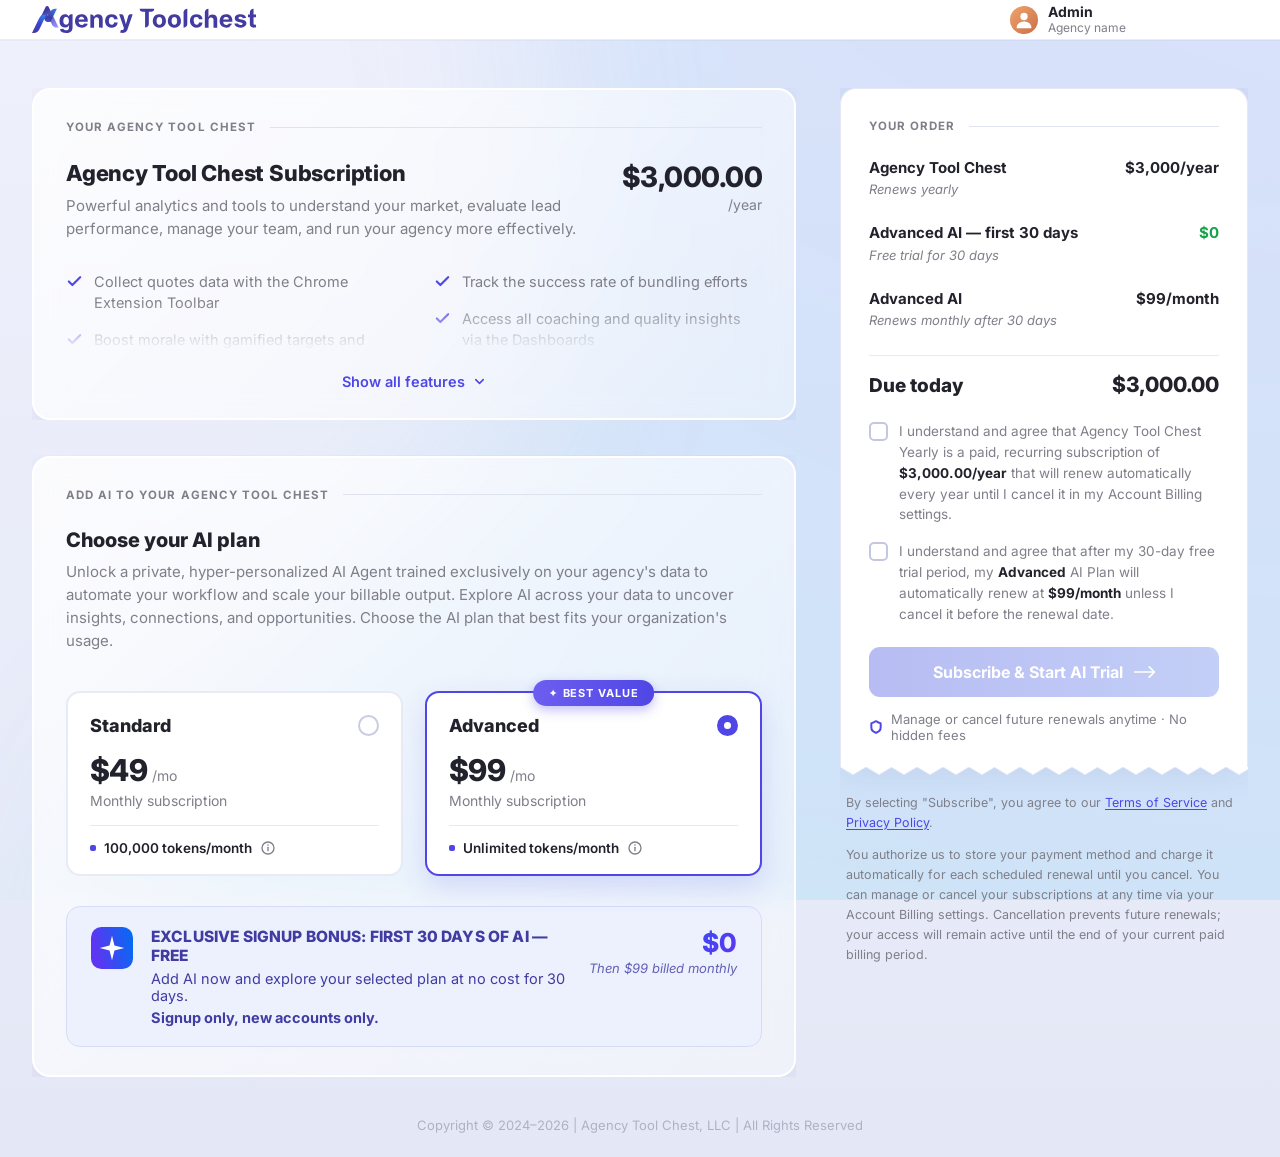
==== atc/checkout/index.html @ 5f2246ee "Checkout: ambient glow shadow on order card" ====
<!DOCTYPE html>
<html lang="en">
<head>
<meta charset="UTF-8">
<meta name="viewport" content="width=device-width, initial-scale=1.0">
<title>Agency Toolchest — Subscription</title>
<link rel="preconnect" href="https://fonts.googleapis.com">
<link rel="preconnect" href="https://fonts.gstatic.com" crossorigin>
<link href="https://fonts.googleapis.com/css2?family=Inter:ital,wght@0,400;0,500;0,600;0,700;0,800;1,400;1,500&display=swap" rel="stylesheet">
<style>
  :root{
    --ink:#22222C;
    --body:#7F7F89;
    --muted:#7F7F89;
    --accent:#4f46e5;
    --accent-deep:#4338ca;
    --line:#e5e8f4;
    --green:#16a34a;
    --card:#ffffff;
  }
  *{box-sizing:border-box;margin:0;padding:0}
  html{-webkit-font-smoothing:antialiased;text-rendering:optimizeLegibility}
  body{
    font-family:'Inter',system-ui,-apple-system,'Segoe UI',sans-serif;
    background:linear-gradient(180deg,#eef0fb 0%,#e9ecf9 55%,#e4e8f6 100%);
    color:var(--ink);
    min-height:100vh;
    display:flex;flex-direction:column;
    font-size:15px;
  }
  .bg-shape{position:fixed;inset:0;z-index:-1;pointer-events:none}
  .bg-shape svg{width:100%;height:100%;display:block}

  /* ---------- Header ---------- */
  header{
    background:#fff;
    display:flex;align-items:center;justify-content:space-between;
    height:40px;max-height:40px;padding:0 32px;
    border-bottom:1px solid #eceef7;
    box-shadow:0 1px 0 rgba(30,34,80,.03);
    position:sticky;top:0;z-index:50;
  }
  .logo{display:flex;align-items:center;gap:10px;text-decoration:none;color:var(--ink)}
  .logo-word{font-size:21px;font-weight:800;letter-spacing:-.02em}
  .logo-word span{color:var(--accent-deep)}
  .user{display:flex;align-items:center;gap:10px}
  .avatar{
    width:28px;height:28px;border-radius:50%;
    background:linear-gradient(135deg,#f0a56c,#c96f4a);
    display:flex;align-items:center;justify-content:center;overflow:hidden;
  }
  .user-name{font-size:14px;font-weight:700;line-height:1.2}
  .user-sub{font-size:12px;color:var(--muted);line-height:1.2}
  .user-meta{min-width:200px}

  /* ---------- Layout ---------- */
  .page{flex:1;max-width:1440px;margin:0 auto;padding:48px 32px 40px;
    display:grid;grid-template-columns:minmax(0,1fr) 408px;gap:44px;align-items:start}
  .col-left{display:flex;flex-direction:column;gap:36px;min-width:0}

  .card{
    background:linear-gradient(135deg,rgba(255,255,255,.8),rgba(255,255,255,.4));
    border:2px solid #fff;border-radius:18px;
    box-shadow:0 10px 34px rgba(78,82,168,.10);
    -webkit-backdrop-filter:blur(14px);backdrop-filter:blur(14px);
    padding:30px 32px 28px;
  }
  .eyebrow{
    display:flex;align-items:center;gap:14px;
    font-size:11.5px;font-weight:700;letter-spacing:.09em;
    text-transform:uppercase;color:var(--muted);
  }
  .eyebrow::after{content:"";flex:1;height:1px;background:#dfe2ef}

  /* ---------- Subscription card ---------- */
  .sub-head{display:flex;justify-content:space-between;gap:24px;margin-top:26px}
  .sub-title{font-size:22px;font-weight:800;letter-spacing:-.01em}
  .sub-desc{margin-top:8px;color:var(--body);line-height:1.55;max-width:60ch}
  .sub-price{text-align:right;white-space:nowrap}
  .sub-price .amount{font-size:28px;font-weight:800;letter-spacing:-.02em}
  .sub-price .per{display:block;color:var(--muted);font-size:14px;margin-top:2px}

  /* features */
  .features{position:relative;margin-top:22px;overflow:hidden;max-height:92px;transition:max-height .35s ease}
  .features:not(.expanded){
    -webkit-mask-image:linear-gradient(180deg,#000 42%,transparent 96%);
            mask-image:linear-gradient(180deg,#000 42%,transparent 96%);
  }
  .features.expanded{max-height:720px}
  .features-grid{display:grid;grid-template-columns:1fr 1fr;column-gap:40px}
  .feat{display:flex;gap:11px;align-items:flex-start;padding:8px 0;font-size:14.5px;color:var(--body);line-height:1.45}
  .feat svg{flex:none;margin-top:2px}
  .feat-toggle{
    display:flex;align-items:center;gap:7px;margin:18px auto 0;
    background:none;border:0;cursor:pointer;
    color:var(--accent);font:inherit;font-size:14.5px;font-weight:600;
  }
  .feat-toggle:hover{text-decoration:underline}
  .feat-toggle svg{transition:transform .3s ease}
  .feat-toggle.open svg{transform:rotate(180deg)}

  /* ---------- AI plan card ---------- */
  .ai-title{font-size:20px;font-weight:800;margin-top:26px}
  .ai-desc{margin-top:8px;color:var(--body);line-height:1.55;max-width:88ch}
  .plans{display:grid;grid-template-columns:1fr 1fr;gap:22px;margin-top:38px;align-items:stretch}

  .plan-tile{
    position:relative;background:#fff;border:2px solid #e8eaf5;border-radius:14px;
    padding:22px 22px 18px;cursor:pointer;user-select:none;
    transition:border-color .18s ease, box-shadow .18s ease, transform .18s ease;
    display:flex;flex-direction:column;
  }
  .plan-tile:hover{box-shadow:0 10px 26px rgba(78,82,168,.12);transform:translateY(-1px)}
  .plan-tile[data-plan="advanced"]{border-color:var(--accent);box-shadow:0 10px 28px rgba(79,70,229,.16)}
  .plan-tile input[name="ai-plan"]{position:absolute;opacity:0;pointer-events:none}
  .plan-tile:focus-visible{outline:3px solid #b9b2f5;outline-offset:2px}

  .plan-top{display:flex;align-items:center;justify-content:space-between}
  .plan-name{font-size:18px;font-weight:800}
  .plan-bar{
    position:absolute;top:0;left:50%;transform:translate(-50%,-50%);
    padding:6px 16px;border-radius:999px;white-space:nowrap;
    background:linear-gradient(90deg,#6d5ef0,#4f46e5);
    color:#fff;font-size:11px;font-weight:700;letter-spacing:.08em;text-transform:uppercase;
    box-shadow:0 4px 12px rgba(79,70,229,.35);
  }
  .plan-price{margin-top:16px;display:flex;align-items:baseline;gap:5px}
  .plan-price .amt{font-size:30px;font-weight:800;letter-spacing:-.02em}
  .plan-price .mo{color:var(--muted);font-size:14px}
  .plan-sub{color:var(--body);font-size:14px;margin-top:4px}
  .plan-divider{height:1px;background:#e8eaf3;margin:16px 0 14px}
  .plan-tokens{display:flex;align-items:center;gap:8px;font-size:13.5px;font-weight:600;color:var(--ink)}
  .tok-dot{width:6px;height:6px;background:var(--accent);border-radius:2px;flex:none}
  .info{color:var(--muted);display:inline-flex;cursor:help}

  /* radios */
  .radio{
    appearance:none;-webkit-appearance:none;width:21px;height:21px;border-radius:50%;
    border:2px solid #c9cde4;background:#fff;cursor:pointer;flex:none;
    transition:border .15s ease;
  }
  .radio:hover{border-color:#a5aad0}
  .radio:checked{border:7px solid var(--accent)}

  /* ---------- Bonus banner ---------- */
  .bonus{
    margin-top:30px;display:flex;align-items:flex-start;gap:18px;
    background:#edf1fe;border:1px solid #d4dcf8;border-radius:14px;padding:20px 24px;
  }
  .bonus-icon{flex:none;width:42px;height:42px}
  .bonus-body{flex:1;min-width:0}
  .bonus-title{font-size:15.5px;font-weight:800;letter-spacing:.01em;color:#413BA2;text-transform:uppercase}
  .bonus-line{margin-top:5px;color:#413BA2;font-size:14.5px}
  .bonus-line b{color:#413BA2}
  .bonus-price{text-align:right;white-space:nowrap}
  .bonus-price .zero{
    font-size:26px;font-weight:800;
    background:linear-gradient(135deg,#046BF2,#5E35F2);
    -webkit-background-clip:text;background-clip:text;
    color:transparent;-webkit-text-fill-color:transparent;
  }
  .bonus-price .then{display:block;color:#413BA2;opacity:.8;font-size:13px;font-style:italic;margin-top:2px}

  /* ---------- Order / receipt ---------- */
  .order-wrap{position:sticky;top:64px}
  .receipt{
    background:#fff;border:1px solid #E6E9F5;border-bottom:0;
    border-radius:16px 16px 0 0;padding:30px 28px 24px;
    box-shadow:0 0 40px rgba(78,82,168,.16);
  }
  .zig{
    height:7.5px;
    background-image:url("data:image/svg+xml,%3Csvg xmlns='http://www.w3.org/2000/svg' viewBox='0 0 25.75 7.5' preserveAspectRatio='none'%3E%3Cpath d='M0 0H25.75L12.875 7.25Z' fill='%23fff'/%3E%3Cpath d='M0 0L12.875 7.25L25.75 0' fill='none' stroke='%23E6E9F5' stroke-width='0.75'/%3E%3C/svg%3E");
    background-repeat:repeat-x;
    background-size:25.75px 100%;
  }
  .fine{padding:18px 6px 0;color:var(--muted);font-size:12.5px;line-height:1.6}
  .fine a{color:var(--accent);text-decoration:underline;text-underline-offset:2px}
  .fine p+p{margin-top:12px}

  .o-item{display:flex;justify-content:space-between;gap:16px;padding:13px 0;animation:fadeIn .25s ease}
  @keyframes fadeIn{from{opacity:0;transform:translateY(-3px)}to{opacity:1;transform:none}}
  .o-title{font-size:15px;font-weight:700;line-height:1.35}
  .o-sub{font-size:13px;font-style:italic;color:var(--muted);margin-top:3px}
  .o-price{font-size:15px;font-weight:700;white-space:nowrap}
  .o-price.free{color:var(--green)}

  .o-divider{height:1px;background:#e7e9f4;margin:14px 0 16px}
  .due{display:flex;justify-content:space-between;align-items:baseline;padding-bottom:6px}
  .due-label{font-size:19px;font-weight:800}
  .due-amount{font-size:21px;font-weight:800;letter-spacing:-.01em}

  .consents{display:flex;flex-direction:column;gap:16px;margin-top:18px}
  .consent{display:flex;gap:11px;align-items:flex-start;cursor:pointer;font-size:13.5px;color:var(--body);line-height:1.55}
  .consent b{color:var(--ink)}
  .checkbox{
    appearance:none;-webkit-appearance:none;flex:none;width:19px;height:19px;margin-top:1px;
    border:2px solid #c3c8e0;border-radius:5px;background:#fff;cursor:pointer;
    display:inline-grid;place-content:center;transition:background .12s ease,border-color .12s ease;
  }
  .checkbox:hover{border-color:#9aa0d8}
  .checkbox::before{
    content:"";width:10px;height:10px;transform:scale(0);transition:transform .12s ease;
    clip-path:polygon(14% 44%,0 62%,40% 100%,100% 16%,82% 2%,38% 66%);
    background:#fff;
  }
  .checkbox:checked{background:var(--accent);border-color:var(--accent)}
  .checkbox:checked::before{transform:scale(1)}

  .subscribe{
    width:100%;margin-top:22px;border:0;border-radius:11px;cursor:pointer;
    padding:15px 18px;display:flex;align-items:center;justify-content:center;gap:11px;
    background:linear-gradient(90deg,#6153e6,#3b6ef6);
    color:#fff;font:inherit;font-size:16px;font-weight:700;
    box-shadow:0 10px 24px rgba(79,70,229,.35);
    transition:box-shadow .15s ease,transform .15s ease,filter .15s ease;
  }
  .subscribe:hover:not(:disabled){filter:brightness(1.06);transform:translateY(-1px)}
  .subscribe:disabled{
    background:linear-gradient(90deg,#b7bcf2,#c3cff7);
    box-shadow:none;cursor:not-allowed;color:#fff;
  }
  .renew-note{display:flex;align-items:center;gap:8px;margin-top:14px;color:var(--muted);font-size:13px}
  .renew-note svg{color:var(--accent);flex:none}

  /* ---------- Footer / toast ---------- */
  footer{margin-top:auto;text-align:center;color:#ADB2C5;font-size:13px;padding:0 20px 24px}
  .toast{
    position:fixed;left:50%;bottom:28px;transform:translate(-50%,20px);
    background:#1d2233;color:#fff;padding:12px 22px;border-radius:10px;
    font-size:14px;font-weight:600;opacity:0;pointer-events:none;
    transition:opacity .25s ease,transform .25s ease;z-index:99;
    box-shadow:0 14px 34px rgba(20,24,60,.35);
  }
  .toast.show{opacity:1;transform:translate(-50%,0)}

  /* ---------- Entrance animation ---------- */
  @keyframes rollOut{
    from{opacity:0;clip-path:inset(0 0 100% 0);transform:translateY(-6px)}
    55%{opacity:1}
    to{opacity:1;clip-path:inset(0 0 0 0);transform:none}
  }
  .roll{animation:rollOut .6s cubic-bezier(.22,.61,.36,1) both}
  .col-left .card:nth-of-type(1).roll{animation-delay:.06s}
  .col-left .card:nth-of-type(2).roll{animation-delay:.2s}
  .order-wrap.roll{animation-delay:.34s}
  @media (prefers-reduced-motion:reduce){.roll{animation:none}}

  @media (max-width:1120px){
    .page{grid-template-columns:1fr}
    .order-wrap{position:static}
  }
  @media (max-width:640px){
    .plans,.features-grid{grid-template-columns:1fr}
    .sub-head{flex-direction:column}
    .bonus{flex-wrap:wrap}
  }
</style>
</head>
<body>

<div class="bg-shape" aria-hidden="true">
  <svg viewBox="0 0 1599 974" preserveAspectRatio="xMidYMid slice" fill="none" xmlns="http://www.w3.org/2000/svg">
    <g filter="url(#filter0_f_30383_7603)">
      <path fill-rule="evenodd" clip-rule="evenodd" d="M1949.79 -274.864C2131.27 -185.923 2375.55 -201.271 2496.31 -37.418C2616.98 126.316 2555.3 359.701 2569.03 565.343C2581.46 751.659 2593.45 930.395 2573.34 1116.55C2547.74 1353.53 2635.07 1680.31 2434.95 1806.33C2221.87 1940.51 1967.88 1641.02 1719.34 1654.34C1516.58 1665.21 1360.61 1884.34 1158.11 1874.77C938.325 1864.39 734.507 1748.55 571.702 1600.12C395.753 1439.72 176.61 1242.13 198.953 1000.34C222.528 745.232 584.541 657.437 680.798 419.55C772.065 193.992 588.672 -92.8482 723.18 -295.223C856.161 -495.299 1120.71 -600.191 1355.97 -596.286C1585.41 -592.478 1744.23 -375.609 1949.79 -274.864Z" fill="url(#paint0_radial_30383_7603)" fill-opacity="0.18"/>
    </g>
    <defs>
      <filter id="filter0_f_30383_7603" x="3.05176e-05" y="-793.764" width="2781.48" height="2866.22" filterUnits="userSpaceOnUse" color-interpolation-filters="sRGB">
        <feFlood flood-opacity="0" result="BackgroundImageFix"/>
        <feBlend mode="normal" in="SourceGraphic" in2="BackgroundImageFix" result="shape"/>
        <feGaussianBlur stdDeviation="98.6868" result="effect1_foregroundBlur_30383_7603"/>
      </filter>
      <radialGradient id="paint0_radial_30383_7603" cx="0" cy="0" r="1" gradientTransform="matrix(-902.803 3541.76 -3504.57 -611.498 1609.92 -656.749)" gradientUnits="userSpaceOnUse">
        <stop stop-color="#8480FD"/>
        <stop offset="1" stop-color="#04FFF2" stop-opacity="0.6"/>
      </radialGradient>
    </defs>
  </svg>
</div>

<header>
  <a class="logo" href="#" aria-label="Agency Toolchest home">
    <svg width="225" height="27" viewBox="0 0 250 30" fill="none" xmlns="http://www.w3.org/2000/svg" role="img">
      <g clip-path="url(#clip0_14_785)">
        <path d="M15.8455 11.3219L16.8217 9.28621L22.3039 20.7136C23.2468 22.6799 25.2766 23.9367 27.5076 23.9367H29.5981L18.5562 1.06925C17.8669 -0.35772 15.78 -0.35772 15.0919 1.06925L9.82751 11.9677L15.8467 11.3208L15.8455 11.3219Z" fill="url(#paint0_linear_14_785)"/>
        <path d="M27.6838 2.94531L20.6563 17.5981H17.5146C16.3015 17.5981 15.5003 16.3714 16.0158 15.3043L20.4361 6.15456C21.3825 4.19637 23.4076 2.94531 25.6326 2.94531H27.6826H27.6838Z" fill="url(#paint1_linear_14_785)"/>
        <path d="M20.9206 17.5982L16.9193 9.31641H15.1634C13.3264 9.31641 12.1109 11.1704 12.8871 12.7895L14.1729 15.4699C14.7955 16.7684 16.136 17.5993 17.611 17.5993H20.9206V17.5982Z" fill="url(#paint2_linear_14_785)"/>
        <path d="M16.1074 9.31659L8.37873 25.4311C7.04894 28.2029 4.90247 29.9747 1.75718 29.9747H0L7.79419 13.8394C9.12755 11.078 10.7931 9.31543 13.93 9.31543H16.1062L16.1074 9.31659Z" fill="url(#paint3_linear_14_785)"/>
        <path d="M40.9817 11.7523H40.827C40.6401 11.353 40.3746 10.9445 40.0293 10.5278C39.6853 10.1124 39.2317 9.76402 38.671 9.48279C38.1103 9.20156 37.4138 9.06152 36.5817 9.06152C35.4923 9.06152 34.4911 9.34159 33.5792 9.90289C32.6673 10.4642 31.9363 11.309 31.3887 12.4374C30.8411 13.5658 30.5673 14.9719 30.5673 16.6558C30.5673 18.3397 30.8363 19.6602 31.3744 20.7342C31.9125 21.8082 32.6375 22.6045 33.5506 23.1241C34.4626 23.6437 35.4769 23.903 36.5924 23.903C37.3793 23.903 38.0555 23.7872 38.6234 23.5546C39.1912 23.322 39.6543 23.0223 40.0162 22.6542C40.377 22.2862 40.6484 21.8962 40.8282 21.483H41.002V24.2016C41.002 25.2212 40.7103 25.948 40.127 26.3831C39.5436 26.8183 38.8031 27.0358 37.9079 27.0358C37.3079 27.0358 36.8007 26.9571 36.384 26.7986C35.9685 26.64 35.634 26.4329 35.3828 26.1748C35.1316 25.9167 34.9471 25.6389 34.8316 25.3427L31.0208 25.8554C31.1887 26.6354 31.553 27.339 32.1137 27.9652C32.6744 28.5901 33.4304 29.0854 34.3816 29.45C35.3328 29.8146 36.4757 29.9963 37.8103 29.9963C39.2281 29.9963 40.4841 29.781 41.577 29.3528C42.6699 28.9234 43.5258 28.2834 44.1449 27.4316C44.7639 26.5798 45.0735 25.5221 45.0735 24.2583V9.25595H43.4782C42.0996 9.25595 40.9829 10.3739 40.9829 11.7523H40.9817ZM40.6484 18.8779C40.3996 19.5005 40.046 19.9773 39.5841 20.3095C39.1234 20.6416 38.5603 20.8083 37.896 20.8083C37.2317 20.8083 36.6495 20.6393 36.1888 20.3002C35.7281 19.9611 35.3769 19.4809 35.1352 18.8582C34.8935 18.2356 34.7733 17.4961 34.7733 16.6373C34.7733 15.7786 34.8923 15.0472 35.1304 14.4025C35.3685 13.7579 35.7197 13.2533 36.184 12.8888C36.6483 12.5242 37.2186 12.3425 37.896 12.3425C38.5734 12.3425 39.1246 12.5196 39.5889 12.8749C40.0531 13.2302 40.4079 13.7278 40.652 14.3701C40.8972 15.0125 41.0198 15.7682 41.0198 16.6385C41.0198 17.5088 40.896 18.2564 40.6472 18.8779H40.6484Z" fill="#413BA2"/>
        <path d="M59.9321 10.8934C59.2976 10.2835 58.5559 9.82517 57.7082 9.5208C56.8606 9.21527 55.9463 9.0625 54.9665 9.0625C53.5093 9.0625 52.2415 9.37729 51.1617 10.0069C50.0819 10.6365 49.245 11.5137 48.6521 12.6398C48.0593 13.7658 47.7628 15.0748 47.7628 16.5654C47.7628 18.056 48.0593 19.417 48.6521 20.5338C49.245 21.6506 50.0914 22.5129 51.1903 23.1204C52.2891 23.728 53.6034 24.0313 55.1308 24.0313C56.3558 24.0313 57.438 23.8472 58.3749 23.4792C59.313 23.1112 60.0809 22.595 60.6762 21.9319C61.2726 21.2676 61.6678 20.4899 61.8607 19.5964L58.0499 19.3511C57.9082 19.7156 57.7023 20.0246 57.4309 20.2758C57.1606 20.5281 56.8344 20.7167 56.4546 20.8417C56.0737 20.9678 55.6558 21.0303 55.1975 21.0303C54.5082 21.0303 53.9117 20.8891 53.4082 20.6056C52.9058 20.322 52.5165 19.9193 52.2427 19.3974C51.9688 18.8754 51.8319 18.2551 51.8319 17.5387V17.5294H61.9476V16.4254C61.9476 15.1917 61.7702 14.1142 61.4155 13.193C61.0607 12.2717 60.5654 11.5056 59.9309 10.8945L59.9321 10.8934ZM51.8415 15.0366C51.8665 14.5169 51.9986 14.039 52.2486 13.6073C52.5189 13.1386 52.8951 12.7648 53.3748 12.4847C53.8546 12.2046 54.4082 12.0646 55.0332 12.0646C55.6582 12.0646 56.1606 12.1919 56.6142 12.4465C57.0689 12.7011 57.4249 13.0518 57.6832 13.4985C57.9404 13.9452 58.0701 14.4579 58.0701 15.0366H51.8415Z" fill="#413BA2"/>
        <path d="M76.1193 9.85723C75.3514 9.41166 74.4526 9.18945 73.4204 9.18945C72.318 9.18945 71.3799 9.43943 70.6061 9.93824C69.8323 10.437 69.2811 11.1129 68.9525 11.9647H68.7787C68.7787 10.5366 67.6203 9.37925 66.1917 9.37925H64.8524V24.0309H68.9715V15.5605C68.9787 14.9309 69.0989 14.3916 69.3346 13.9437C69.5704 13.4958 69.8989 13.1533 70.3216 12.9183C70.7442 12.6834 71.2323 12.5653 71.7859 12.5653C72.6109 12.5653 73.2597 12.8176 73.73 13.3234C74.2002 13.8291 74.4324 14.5305 74.4264 15.4262V23.9626C74.4264 23.9626 75.5431 24.0297 76.9217 24.0297H78.5467V14.7006C78.5467 13.563 78.3336 12.5816 77.9086 11.7575C77.4836 10.9347 76.8872 10.2993 76.1193 9.85491V9.85723Z" fill="#413BA2"/>
        <path d="M86.8778 12.7C87.3517 12.3632 87.9076 12.1954 88.5457 12.1954C89.3005 12.1954 89.9112 12.4176 90.3779 12.8608C90.8458 13.3041 91.1339 13.8885 91.2434 14.6118H95.1316C95.0732 13.4916 94.7613 12.5171 94.1934 11.6861C93.6256 10.8552 92.8553 10.2106 91.8827 9.7511C90.9089 9.29165 89.7743 9.0625 88.4791 9.0625C86.9766 9.0625 85.6802 9.37845 84.5909 10.0115C83.5016 10.6434 82.6611 11.5218 82.0718 12.6444C81.4813 13.767 81.1873 15.0713 81.1873 16.5561C81.1873 18.041 81.4789 19.3187 82.0623 20.4447C82.6456 21.5708 83.4837 22.4504 84.5766 23.0823C85.6695 23.7141 86.9766 24.0313 88.4981 24.0313C89.8196 24.0313 90.9636 23.7952 91.9315 23.323C92.8982 22.8508 93.6577 22.1946 94.2089 21.3555C94.7601 20.5153 95.0685 19.542 95.1327 18.4345H91.2446C91.1672 18.9437 91.0041 19.38 90.7565 19.7422C90.5077 20.1033 90.1958 20.3788 89.8184 20.5674C89.441 20.756 89.0172 20.8509 88.5469 20.8509C87.9088 20.8509 87.3505 20.6808 86.8743 20.3417C86.3969 20.0015 86.0278 19.5085 85.7671 18.8604C85.5064 18.2123 85.3754 17.4253 85.3754 16.5006C85.3754 15.5759 85.5076 14.8109 85.7719 14.1697C86.0361 13.5274 86.4052 13.039 86.879 12.7023L86.8778 12.7Z" fill="#413BA2"/>
        <path d="M106.97 10.9288L104.382 20.0045H104.227L101.664 10.9346C101.36 9.86178 100.379 9.12109 99.2626 9.12109H96.8197L102.148 24.3664L101.907 25.4694C101.727 25.9323 101.492 26.261 101.205 26.4531C100.919 26.6464 100.58 26.7355 100.19 26.7227C99.7995 26.71 99.3638 26.629 98.8793 26.482L97.9507 29.5501C98.2471 29.6716 98.6233 29.7734 99.0769 29.8544C99.5317 29.9343 100.02 29.9748 100.542 29.9748C101.56 29.9748 102.432 29.8128 103.153 29.4876C103.875 29.1624 104.473 28.7029 104.947 28.1081C105.421 27.5132 105.796 26.8165 106.073 26.0191L111.847 9.12109H109.37C108.254 9.12109 107.276 9.85946 106.97 10.9288Z" fill="#413BA2"/>
        <path d="M135.86 3.04492H119.593C119.593 4.89895 121.138 6.40114 123.045 6.40114H125.656V23.9634C127.942 23.9634 129.795 22.1615 129.795 19.9395V6.40114H132.406C134.313 6.40114 135.859 4.89895 135.859 3.04492H135.86Z" fill="#413BA2"/>
        <path d="M145.397 10.0562C144.304 9.43241 143.006 9.12109 141.504 9.12109C140.001 9.12109 138.704 9.43241 137.611 10.0562C136.518 10.68 135.675 11.5515 135.082 12.6694C134.489 13.7886 134.193 15.094 134.193 16.5858C134.193 18.0776 134.489 19.3634 135.082 20.4825C135.675 21.6016 136.518 22.4731 137.611 23.0957C138.704 23.7195 140.001 24.0308 141.504 24.0308C143.006 24.0308 144.304 23.7195 145.397 23.0957C146.49 22.4719 147.333 21.6005 147.925 20.4825C148.518 19.3634 148.815 18.0648 148.815 16.5858C148.815 15.1067 148.518 13.7886 147.925 12.6694C147.333 11.5503 146.49 10.68 145.397 10.0562ZM144.275 18.8044C144.04 19.4629 143.693 19.9814 143.236 20.3598C142.778 20.7394 142.207 20.9281 141.524 20.9281C140.841 20.9281 140.255 20.7383 139.788 20.3598C139.32 19.9802 138.969 19.4617 138.735 18.8044C138.499 18.1459 138.381 17.3971 138.381 16.5569C138.381 15.7166 138.499 14.9679 138.735 14.3094C138.97 13.6508 139.322 13.1312 139.788 12.7493C140.256 12.3674 140.835 12.1753 141.524 12.1753C142.213 12.1753 142.778 12.3662 143.236 12.7493C143.693 13.1312 144.04 13.652 144.275 14.3094C144.511 14.9679 144.629 15.7166 144.629 16.5569C144.629 17.3971 144.511 18.1459 144.275 18.8044Z" fill="#413BA2"/>
        <path d="M162.108 10.0562C161.015 9.43241 159.717 9.12109 158.215 9.12109C156.712 9.12109 155.415 9.43241 154.322 10.0562C153.229 10.68 152.386 11.5515 151.793 12.6694C151.2 13.7886 150.904 15.094 150.904 16.5858C150.904 18.0776 151.2 19.3634 151.793 20.4825C152.386 21.6016 153.229 22.4731 154.322 23.0957C155.415 23.7195 156.712 24.0308 158.215 24.0308C159.717 24.0308 161.015 23.7195 162.108 23.0957C163.201 22.4719 164.044 21.6005 164.636 20.4825C165.229 19.3634 165.526 18.0648 165.526 16.5858C165.526 15.1067 165.229 13.7886 164.636 12.6694C164.044 11.5503 163.201 10.68 162.108 10.0562ZM160.986 18.8044C160.751 19.4629 160.404 19.9814 159.947 20.3598C159.489 20.7394 158.918 20.9281 158.235 20.9281C157.552 20.9281 156.966 20.7383 156.499 20.3598C156.032 19.9802 155.68 19.4617 155.446 18.8044C155.21 18.1459 155.092 17.3971 155.092 16.5569C155.092 15.7166 155.21 14.9679 155.446 14.3094C155.682 13.6508 156.033 13.1312 156.499 12.7493C156.967 12.3674 157.546 12.1753 158.235 12.1753C158.924 12.1753 159.489 12.3662 159.947 12.7493C160.404 13.1312 160.751 13.652 160.986 14.3094C161.222 14.9679 161.34 15.7166 161.34 16.5569C161.34 17.3971 161.222 18.1459 160.986 14.3094Z" fill="#413BA2"/>
        <path d="M168.431 7.04924V24.0699C170.706 24.0699 172.55 22.2772 172.55 20.0656V3.04492C170.275 3.04492 168.431 4.83761 168.431 7.04924Z" fill="#413BA2"/>
        <path d="M181.146 12.7447C181.62 12.409 182.176 12.2412 182.814 12.2412C183.569 12.2412 184.18 12.4623 184.646 12.9044C185.114 13.3465 185.402 13.9274 185.512 14.6484H189.4C189.342 13.5328 189.03 12.5618 188.462 11.7343C187.894 10.9068 187.124 10.2645 186.151 9.80738C185.177 9.35024 184.043 9.12109 182.747 9.12109C181.245 9.12109 179.949 9.43588 178.859 10.0666C177.77 10.6962 176.93 11.5711 176.34 12.6891C175.751 13.8082 175.456 15.1067 175.456 16.5858C175.456 18.0648 176.047 19.3367 176.631 20.4593C177.214 21.5808 178.052 22.4569 179.145 23.0864C180.238 23.716 181.245 24.032 182.767 24.032C184.088 24.032 185.232 23.797 186.2 23.3272C187.167 22.8573 187.926 22.2034 188.477 21.3667C189.029 20.5299 189.337 19.5601 189.401 18.4572H185.513C185.436 18.9652 185.273 19.3992 185.025 19.7592C184.776 20.1191 184.464 20.3934 184.087 20.582C183.709 20.7707 183.286 20.8644 182.815 20.8644C182.177 20.8644 181.619 20.6954 181.143 20.3575C180.665 20.0184 180.296 19.5265 180.036 17.8819C179.775 17.2361 179.644 16.4526 179.644 15.5314C179.644 14.6102 179.776 13.8487 180.04 13.2087C180.305 12.5698 180.674 13.0826 181.147 12.747L181.146 12.7447Z" fill="#413BA2"/>
        <path d="M203.371 10.0557C202.6 9.62052 201.699 9.40179 200.667 9.40179C199.538 9.40179 198.6 9.64483 197.853 10.1309C197.105 10.617 196.563 11.2859 196.228 12.1377H196.054V3.17773C193.843 3.17773 192.05 4.92066 192.05 7.0698V24.0314H196.169V15.6826C196.176 15.0622 196.3 14.531 196.542 14.0889C196.783 13.6468 197.119 13.3101 197.548 13.0786C197.976 12.8471 198.472 12.7302 199.032 12.7302C199.87 12.7302 200.523 12.9779 200.991 13.4732C201.457 13.9686 201.688 14.6606 201.682 15.5506V24.0303H205.801V14.8354C205.809 13.707 205.597 12.7372 205.168 11.9259C204.74 11.1146 204.14 10.4908 203.369 10.0545L203.371 10.0557Z" fill="#413BA2"/>
        <path d="M220.622 10.945C219.987 10.3374 219.246 9.88145 218.398 9.57708C217.55 9.2727 216.636 9.12109 215.656 9.12109C214.199 9.12109 212.931 9.43473 211.852 10.0608C210.772 10.6881 209.935 11.5619 209.342 12.6833C208.749 13.8059 208.453 15.1091 208.453 16.5939C208.453 18.0787 208.749 19.4351 209.342 20.5473C209.935 21.6595 210.781 22.5182 211.88 23.1235C212.979 23.7288 214.293 24.0308 215.821 24.0308C217.046 24.0308 218.128 23.848 219.065 23.4811C220.003 23.1142 220.771 21.6004 221.366 20.9395C221.962 20.2787 222.358 19.5033 222.551 19.6133L218.74 19.3691C218.598 19.7325 218.392 20.0392 218.121 20.2904C217.849 20.5415 217.524 20.729 217.144 20.8551C216.764 20.9801 216.346 21.0426 215.887 21.0426C215.198 21.0426 214.602 20.9014 214.098 20.619C213.594 20.3367 213.206 19.9362 212.932 19.4154C212.659 18.8958 212.522 18.2778 212.522 17.5637V17.5545H222.637V16.455C222.637 15.2271 222.46 14.1531 222.105 13.2354C221.751 12.3176 221.255 11.5538 220.621 10.9462L220.622 10.945ZM212.532 15.072C212.557 14.5547 212.69 14.0779 212.94 13.6474C213.21 13.181 213.586 12.8083 214.066 12.5282C214.546 12.2493 215.099 12.1104 215.724 12.1104C216.349 12.1104 216.852 12.2378 217.305 12.4912C217.76 12.7447 218.116 13.0942 218.374 13.5397C218.633 13.9841 218.761 14.4957 218.761 15.072H212.532Z" fill="#413BA2"/>
        <path d="M237.178 16.7548C236.469 16.1159 235.392 15.6518 233.948 15.3637L231.26 14.8371C230.57 14.6936 230.084 14.5015 229.801 14.2631C229.517 14.0247 229.376 13.7342 229.376 13.3893C229.376 12.9564 229.595 12.6104 230.033 12.35C230.471 12.0896 231.01 11.96 231.648 11.96C232.126 11.96 232.536 12.0364 232.882 12.1903C233.227 12.3442 233.505 12.5479 233.719 12.8014C233.932 13.0548 234.07 13.3384 234.134 13.652L237.906 13.4263C237.725 12.0977 237.095 11.048 236.015 10.2773C234.935 9.50648 233.457 9.12109 231.58 9.12109C230.31 9.12109 229.203 9.30279 228.259 9.66619C227.315 10.0296 226.583 10.5469 226.064 11.217C225.545 11.8882 225.285 12.6868 225.285 13.6138C225.285 14.6924 225.639 15.5789 226.345 16.2745C227.051 16.97 228.129 17.4584 229.579 17.7408L232.152 18.2384C232.796 18.3634 233.273 18.544 233.583 18.7789C233.892 19.0138 234.051 19.3136 234.057 19.677C234.05 20.1098 233.826 20.4617 233.384 20.7348C232.942 21.0079 232.36 21.1433 231.639 21.1433C230.917 21.1433 230.301 20.9917 229.83 20.6873C229.36 20.383 229.064 19.9397 228.941 19.3576L224.889 19.5647C225.089 20.9431 225.77 22.0333 226.934 22.8318C228.097 23.6304 229.663 24.0308 231.629 24.0308C232.919 24.0308 234.058 23.8318 235.048 23.4336C236.038 23.0355 236.819 22.4789 237.389 21.7648C237.959 21.0507 238.245 20.2198 238.245 19.2731C238.245 18.2327 237.89 17.3924 237.181 16.7536L237.178 16.7548Z" fill="#413BA2"/>
        <path d="M248.582 20.6683C248.478 20.6868 248.331 20.7134 248.137 20.7481C247.944 20.7829 247.75 20.8002 247.557 20.8002C247.28 20.8002 247.036 20.7597 246.827 20.6775C246.618 20.5965 246.455 20.453 246.339 20.2493C246.224 20.0456 246.165 19.7586 246.165 19.3894V12.3946H248.961V9.38559H246.165V3.17773C243.89 3.17773 242.045 4.97042 242.045 7.18321V9.38675H240.014V12.3958H242.045V19.9172C242.039 20.8639 242.241 21.6474 242.655 22.2677C243.068 22.888 243.646 23.3452 244.39 23.6403C245.136 23.9342 246.003 24.0639 246.996 24.0257C247.531 24.0071 247.986 23.9551 248.359 23.8706C248.733 23.7861 249.024 23.712 249.23 23.6495L248.582 20.6694V20.6683Z" fill="#413BA2"/>
      </g>
      <defs>
        <linearGradient id="paint0_linear_14_785" x1="17.1227" y1="4.07397" x2="27.6796" y2="24.323" gradientUnits="userSpaceOnUse">
          <stop stop-color="#403BA2"/>
          <stop offset="1" stop-color="#9D98FF"/>
        </linearGradient>
        <linearGradient id="paint1_linear_14_785" x1="18.3348" y1="15.5809" x2="25.1987" y2="3.3513" gradientUnits="userSpaceOnUse">
          <stop offset="0.23" stop-color="#403BA2"/>
          <stop offset="1" stop-color="#337BE7"/>
        </linearGradient>
        <linearGradient id="paint2_linear_14_785" x1="14.4955" y1="10.6369" x2="18.4869" y2="17.748" gradientUnits="userSpaceOnUse">
          <stop stop-color="#403BA2"/>
          <stop offset="1" stop-color="#3D48D2"/>
        </linearGradient>
        <linearGradient id="paint3_linear_14_785" x1="2.25718" y1="29.4366" x2="12.793" y2="10.665" gradientUnits="userSpaceOnUse">
          <stop stop-color="#403BA2"/>
          <stop offset="0.48" stop-color="#3F3FCE"/>
          <stop offset="1" stop-color="#337BE6"/>
        </linearGradient>
        <clipPath id="clip0_14_785">
          <rect width="249.231" height="30" fill="white"/>
        </clipPath>
      </defs>
    </svg>
  </a>
  <div class="user">
    <div class="avatar" aria-hidden="true">
      <svg width="22" height="22" viewBox="0 0 24 24" fill="#fff">
        <circle cx="12" cy="8.2" r="4"/><path d="M4 20c0-4 3.6-6.4 8-6.4s8 2.4 8 6.4v1H4v-1Z"/>
      </svg>
    </div>
    <div class="user-meta">
      <div class="user-name">Admin</div>
      <div class="user-sub">Agency name</div>
    </div>
  </div>
</header>

<main class="page">
  <!-- ============ LEFT COLUMN ============ -->
  <div class="col-left">

    <!-- Subscription card -->
    <section class="card roll">
      <div class="eyebrow">Your Agency Tool Chest</div>
      <div class="sub-head">
        <div>
          <h1 class="sub-title">Agency Tool Chest Subscription</h1>
          <p class="sub-desc">Powerful analytics and tools to understand your market, evaluate lead
          performance, manage your team, and run your agency more effectively.</p>
        </div>
        <div class="sub-price">
          <div class="amount">$3,000.00</div>
          <span class="per">/year</span>
        </div>
      </div>

      <div class="features" id="features">
        <div class="features-grid">
          <div class="f-col">
            <div class="feat"><svg width="17" height="17" viewBox="0 0 24 24" fill="none" stroke="#4f46e5" stroke-width="3" stroke-linecap="round" stroke-linejoin="round"><path d="M20 6 9 17l-5-5"/></svg>Collect quotes data with the Chrome Extension Toolbar</div>
            <div class="feat"><svg width="17" height="17" viewBox="0 0 24 24" fill="none" stroke="#4f46e5" stroke-width="3" stroke-linecap="round" stroke-linejoin="round"><path d="M20 6 9 17l-5-5"/></svg>Boost morale with gamified targets and celebratory alerts</div>
            <div class="feat"><svg width="17" height="17" viewBox="0 0 24 24" fill="none" stroke="#4f46e5" stroke-width="3" stroke-linecap="round" stroke-linejoin="round"><path d="M20 6 9 17l-5-5"/></svg>Interoffice messaging: Share Texts &amp; GIFs</div>
            <div class="feat"><svg width="17" height="17" viewBox="0 0 24 24" fill="none" stroke="#4f46e5" stroke-width="3" stroke-linecap="round" stroke-linejoin="round"><path d="M20 6 9 17l-5-5"/></svg>Oversee agency-wide goals</div>
            <div class="feat"><svg width="17" height="17" viewBox="0 0 24 24" fill="none" stroke="#4f46e5" stroke-width="3" stroke-linecap="round" stroke-linejoin="round"><path d="M20 6 9 17l-5-5"/></svg>Identify and monitor the most effective lead sources</div>
            <div class="feat"><svg width="17" height="17" viewBox="0 0 24 24" fill="none" stroke="#4f46e5" stroke-width="3" stroke-linecap="round" stroke-linejoin="round"><path d="M20 6 9 17l-5-5"/></svg>Monitor the effectiveness of your campaigns</div>
            <div class="feat"><svg width="17" height="17" viewBox="0 0 24 24" fill="none" stroke="#4f46e5" stroke-width="3" stroke-linecap="round" stroke-linejoin="round"><path d="M20 6 9 17l-5-5"/></svg>Zip code competitiveness tracking</div>
          </div>
          <div class="f-col">
            <div class="feat"><svg width="17" height="17" viewBox="0 0 24 24" fill="none" stroke="#4f46e5" stroke-width="3" stroke-linecap="round" stroke-linejoin="round"><path d="M20 6 9 17l-5-5"/></svg>Track the success rate of bundling efforts</div>
            <div class="feat"><svg width="17" height="17" viewBox="0 0 24 24" fill="none" stroke="#4f46e5" stroke-width="3" stroke-linecap="round" stroke-linejoin="round"><path d="M20 6 9 17l-5-5"/></svg>Access all coaching and quality insights via the Dashboards</div>
            <div class="feat"><svg width="17" height="17" viewBox="0 0 24 24" fill="none" stroke="#4f46e5" stroke-width="3" stroke-linecap="round" stroke-linejoin="round"><path d="M20 6 9 17l-5-5"/></svg>Set and oversee individual staff goals and activity</div>
            <div class="feat"><svg width="17" height="17" viewBox="0 0 24 24" fill="none" stroke="#4f46e5" stroke-width="3" stroke-linecap="round" stroke-linejoin="round"><path d="M20 6 9 17l-5-5"/></svg>Retrieve detailed reports on quotes and sales</div>
            <div class="feat"><svg width="17" height="17" viewBox="0 0 24 24" fill="none" stroke="#4f46e5" stroke-width="3" stroke-linecap="round" stroke-linejoin="round"><path d="M20 6 9 17l-5-5"/></svg>Tailor coaching based on the source of the lead</div>
            <div class="feat"><svg width="17" height="17" viewBox="0 0 24 24" fill="none" stroke="#4f46e5" stroke-width="3" stroke-linecap="round" stroke-linejoin="round"><path d="M20 6 9 17l-5-5"/></svg>Cross-selling tracking</div>
          </div>
        </div>
      </div>

      <button class="feat-toggle" id="feat-toggle" type="button" aria-expanded="false">
        <span id="feat-label">Show all features</span>
        <svg width="15" height="15" viewBox="0 0 24 24" fill="none" stroke="currentColor" stroke-width="2.5" stroke-linecap="round" stroke-linejoin="round"><path d="m6 9 6 6 6-6"/></svg>
      </button>
    </section>

    <!-- AI plan card -->
    <section class="card roll">
      <div class="eyebrow">Add AI to Your Agency Tool Chest</div>
      <h2 class="ai-title">Choose your AI plan</h2>
      <p class="ai-desc">Unlock a private, hyper-personalized AI Agent trained exclusively on your agency's
      data to automate your workflow and scale your billable output. Explore AI across your data to uncover
      insights, connections, and opportunities. Choose the AI plan that best fits your organization's usage.</p>

      <div class="plans" role="radiogroup" aria-label="AI plan">
        <!-- Standard -->
        <div class="plan-tile" data-plan="standard" tabindex="0" role="radio" aria-checked="false">
          <input type="radio" name="ai-plan" id="plan-standard" value="standard" tabindex="-1">
          <div class="plan-top">
            <div class="plan-name">Standard</div>
            <input class="radio" type="radio" aria-hidden="true" tabindex="-1">
          </div>
          <div class="plan-price"><span class="amt">$49</span><span class="mo">/mo</span></div>
          <div class="plan-sub">Monthly subscription</div>
          <div class="plan-divider"></div>
          <div class="plan-tokens">
            <span class="tok-dot"></span>100,000 tokens/month
            <span class="info" title="Token usage resets at the start of each billing cycle.">
              <svg width="16" height="16" viewBox="0 0 24 24" fill="none" stroke="currentColor" stroke-width="2"><circle cx="12" cy="12" r="9"/><path d="M12 11v5" stroke-linecap="round"/><circle cx="12" cy="7.5" r="1.2" fill="currentColor" stroke="none"/></svg>
            </span>
          </div>
        </div>

        <!-- Advanced -->
        <div class="plan-tile" data-plan="advanced" tabindex="0" role="radio" aria-checked="true">
          <input type="radio" name="ai-plan" id="plan-advanced" value="advanced" tabindex="-1">
          <div class="plan-bar">✦ Best Value</div>
          <div class="plan-top">
            <div class="plan-name">Advanced</div>
            <input class="radio" type="radio" aria-hidden="true" tabindex="-1">
          </div>
          <div class="plan-price"><span class="amt">$99</span><span class="mo">/mo</span></div>
          <div class="plan-sub">Monthly subscription</div>
          <div class="plan-divider"></div>
          <div class="plan-tokens">
            <span class="tok-dot"></span>Unlimited tokens/month
            <span class="info" title="No hard token caps; fair-use policy applies.">
              <svg width="16" height="16" viewBox="0 0 24 24" fill="none" stroke="currentColor" stroke-width="2"><circle cx="12" cy="12" r="9"/><path d="M12 11v5" stroke-linecap="round"/><circle cx="12" cy="7.5" r="1.2" fill="currentColor" stroke="none"/></svg>
            </span>
          </div>
        </div>
      </div>

      <!-- Bonus banner -->
      <div class="bonus">
        <div class="bonus-icon">
          <svg width="42" height="42" viewBox="0 0 24 24" fill="none" xmlns="http://www.w3.org/2000/svg">
            <rect width="24" height="24" rx="6" fill="url(#bonusStarGrad)"/>
            <path d="M12 5L13.3859 10.6141L19 12L13.3859 13.3859L12 19L10.6141 13.3859L5 12L10.6141 10.6141L12 5Z" fill="white"/>
            <defs>
              <linearGradient id="bonusStarGrad" x1="24" y1="4.50003" x2="1.34444" y2="9.49769" gradientUnits="userSpaceOnUse">
                <stop stop-color="#046BF2"/>
                <stop offset="1" stop-color="#5E35F2"/>
              </linearGradient>
            </defs>
          </svg>
        </div>
        <div class="bonus-body">
          <div class="bonus-title">Exclusive signup bonus: First 30 days of AI — free</div>
          <div class="bonus-line">Add AI now and explore your selected plan at no cost for 30 days.</div>
          <div class="bonus-line"><b>Signup only, new accounts only.</b></div>
        </div>
        <div class="bonus-price">
          <div class="zero">$0</div>
          <span class="then" id="bonus-then">Then $99 billed monthly</span>
        </div>
      </div>
    </section>
  </div>

  <!-- ============ RIGHT COLUMN ============ -->
  <aside>
    <div class="order-wrap roll">
      <div class="receipt">
        <div class="eyebrow">Your Order</div>

        <div id="order-items" style="margin-top:12px">
          <div class="o-item">
            <div><div class="o-title">Agency Tool Chest</div><div class="o-sub">Renews yearly</div></div>
            <div class="o-price">$3,000/year</div>
          </div>
        </div>

        <div class="o-divider"></div>
        <div class="due">
          <div class="due-label">Due today</div>
          <div class="due-amount">$3,000.00</div>
        </div>

        <div class="consents">
          <label class="consent">
            <input class="checkbox" type="checkbox" id="cb-base">
            <span>I understand and agree that Agency Tool Chest Yearly is a paid, recurring subscription
            of <b>$3,000.00/year</b> that will renew automatically every year until I cancel it in my
            Account Billing settings.</span>
          </label>
          <label class="consent" id="cb-ai-wrap">
            <input class="checkbox" type="checkbox" id="cb-ai">
            <span>I understand and agree that after my 30-day free trial period, my
            <b id="ai-plan-name">Advanced</b> AI Plan will automatically renew at
            <b id="ai-plan-price">$99/month</b> unless I cancel it before the renewal date.</span>
          </label>
        </div>

        <button class="subscribe" id="subscribe-btn" type="button" disabled>
          Subscribe &amp; Start AI Trial
          <svg width="22" height="16" viewBox="0 0 26 16" fill="none" stroke="currentColor" stroke-width="2" stroke-linecap="round" stroke-linejoin="round"><path d="M1 8h23M18 2l6 6-6 6"/></svg>
        </button>

        <div class="renew-note">
          <svg width="14" height="14" viewBox="0 0 14 14" fill="none" xmlns="http://www.w3.org/2000/svg"><g clip-path="url(#clip0_30390_9404)"><path d="M7.1985 12.8061C9.62492 11.9602 11.6664 10.5019 11.6664 7.5851V3.50164C11.6664 3.34693 11.6049 3.19855 11.4955 3.08915C11.3862 2.97975 11.2378 2.91829 11.0831 2.91829C9.91656 2.91829 8.4642 2.2241 7.44347 1.33157C7.3199 1.22598 7.16271 1.16797 7.00018 1.16797C6.83766 1.16797 6.68046 1.22598 6.55689 1.33157C5.542 2.21826 4.08381 2.91829 2.91726 2.91829C2.76257 2.91829 2.61421 2.97975 2.50482 3.08915C2.39544 3.19855 2.33398 3.34693 2.33398 3.50164V7.5851C2.33398 10.5019 4.37545 11.9602 6.8077 12.8003C6.93342 12.8471 7.07144 12.8492 7.1985 12.8061Z" stroke="#4F46E5" stroke-width="2" stroke-linecap="round"/></g><defs><clipPath id="clip0_30390_9404"><rect width="14" height="14" fill="white"/></clipPath></defs></svg>
          Manage or cancel future renewals anytime · No hidden fees
        </div>
      </div>
      <div class="zig" aria-hidden="true"></div>

      <div class="fine">
        <p>By selecting "Subscribe", you agree to our <a href="#">Terms of Service</a> and
        <a href="#">Privacy Policy</a>.</p>
        <p>You authorize us to store your payment method and charge it automatically for each scheduled
        renewal until you cancel. You can manage or cancel your subscriptions at any time via your Account
        Billing settings. Cancellation prevents future renewals; your access will remain active until the
        end of your current paid billing period.</p>
      </div>
    </div>
  </aside>
</main>

<footer>Copyright © 2024–2026 | Agency Tool Chest, LLC | All Rights Reserved</footer>

<div class="toast" id="toast" role="status"></div>

<script>
  const PLANS = {
    standard: { name: 'Standard', price: 49 },
    advanced: { name: 'Advanced', price: 99 }
  };

  // Pre-check Advanced plan; opt-in checkboxes deliberately NOT pre-checked
  let state = { plan: 'advanced', expanded: false };

  const features   = document.getElementById('features');
  const featToggle = document.getElementById('feat-toggle');
  const featLabel  = document.getElementById('feat-label');
  const orderItems = document.getElementById('order-items');
  const cbBase     = document.getElementById('cb-base');
  const cbAI       = document.getElementById('cb-ai');
  const cbAIWrap   = document.getElementById('cb-ai-wrap');
  const aiName     = document.getElementById('ai-plan-name');
  const aiPrice    = document.getElementById('ai-plan-price');
  const bonusThen  = document.getElementById('bonus-then');
  const btn        = document.getElementById('subscribe-btn');
  const toast      = document.getElementById('toast');

  /* ---- plan selection: whole tile clickable; clicking selected tile deselects ---- */
  document.querySelectorAll('.plan-tile').forEach(tile => {
    const activate = () => selectPlan(tile.dataset.plan);
    tile.addEventListener('click', activate);
    tile.addEventListener('keydown', e => {
      if (e.key === 'Enter' || e.key === ' ') { e.preventDefault(); activate(); }
    });
  });

  function selectPlan(id) {
    state.plan = (state.plan === id) ? null : id;
    if (!state.plan) cbAI.checked = false;   // no plan → drop AI consent
    render();
  }

  /* ---- features expand / collapse ---- */
  featToggle.addEventListener('click', () => {
    state.expanded = !state.expanded;
    features.classList.toggle('expanded', state.expanded);
    featToggle.classList.toggle('open', state.expanded);
    featToggle.setAttribute('aria-expanded', state.expanded);
    featLabel.textContent = state.expanded ? 'Hide features' : 'Show all features';
  });

  /* ---- consents gate the subscribe button ---- */
  cbBase.addEventListener('change', updateButton);
  cbAI.addEventListener('change', updateButton);

  function updateButton() {
    btn.disabled = !(cbBase.checked && (state.plan ? cbAI.checked : true));
  }

  /* ---- render order summary + dynamic copy ---- */
  function render() {
    document.querySelectorAll('.plan-tile').forEach(t => {
      const active = t.dataset.plan === state.plan;
      t.classList.toggle('selected', active);
      t.setAttribute('aria-checked', active);
      t.querySelectorAll('input[type="radio"]').forEach(r => { r.checked = active; });
    });

    let html = `
      <div class="o-item">
        <div><div class="o-title">Agency Tool Chest</div><div class="o-sub">Renews yearly</div></div>
        <div class="o-price">$3,000/year</div>
      </div>`;

    if (state.plan) {
      const p = PLANS[state.plan];
      html += `
      <div class="o-item">
        <div><div class="o-title">${p.name} AI — first 30 days</div><div class="o-sub">Free trial for 30 days</div></div>
        <div class="o-price free">$0</div>
      </div>
      <div class="o-item">
        <div><div class="o-title">${p.name} AI</div><div class="o-sub">Renews monthly after 30 days</div></div>
        <div class="o-price">$${p.price}/month</div>
      </div>`;
    }
    orderItems.innerHTML = html;

    if (state.plan) {
      const p = PLANS[state.plan];
      cbAIWrap.style.display = 'flex';
      aiName.textContent  = p.name;
      aiPrice.textContent = `$${p.price}/month`;
      bonusThen.textContent = `Then $${p.price} billed monthly`;
    } else {
      cbAIWrap.style.display = 'none';
      bonusThen.textContent = '';
    }
    updateButton();
  }

  /* ---- demo subscribe ---- */
  btn.addEventListener('click', () => {
    toast.textContent = 'Subscription confirmed — due today $3,000.00 (demo)';
    toast.classList.add('show');
    clearTimeout(toast._t);
    toast._t = setTimeout(() => toast.classList.remove('show'), 2600);
  });

  render();
</script>
</body>
</html>
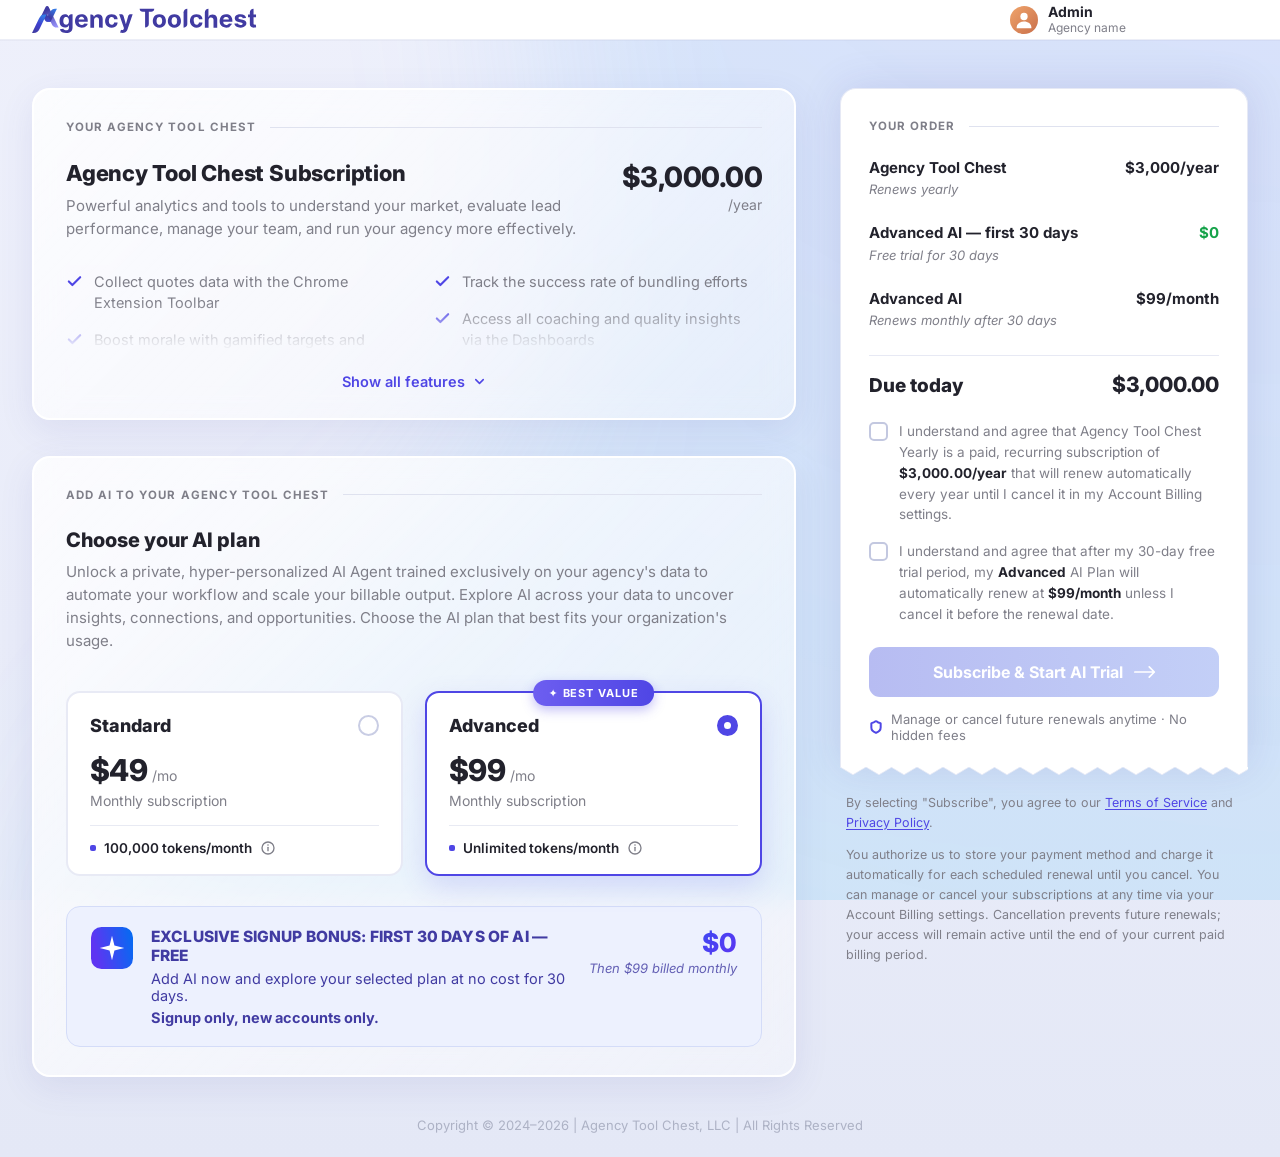
==== commit 59410fb7: "Checkout: stop roll animation from clipping card shadows" ====
--- a/atc/checkout/index.html
+++ b/atc/checkout/index.html
@@ -238,7 +238,7 @@
   @keyframes rollOut{
     from{opacity:0;clip-path:inset(0 0 100% 0);transform:translateY(-6px)}
     55%{opacity:1}
-    to{opacity:1;clip-path:inset(0 0 0 0);transform:none}
+    to{opacity:1;clip-path:inset(-60px -60px -60px -60px);transform:none}
   }
   .roll{animation:rollOut .6s cubic-bezier(.22,.61,.36,1) both}
   .col-left .card:nth-of-type(1).roll{animation-delay:.06s}
@@ -555,7 +555,12 @@
   function selectPlan(id) {
     state.plan = (state.plan === id) ? null : id;
     if (!state.plan) cbAI.checked = false;   // no plan → drop AI consent
-    render();
+  render();
+
+  /* remove entrance animation styles once done so clip-path never clips shadows */
+  document.querySelectorAll('.roll').forEach(el => {
+    el.addEventListener('animationend', () => el.classList.remove('roll'), { once: true });
+  });
   }
 
   /* ---- features expand / collapse ---- */
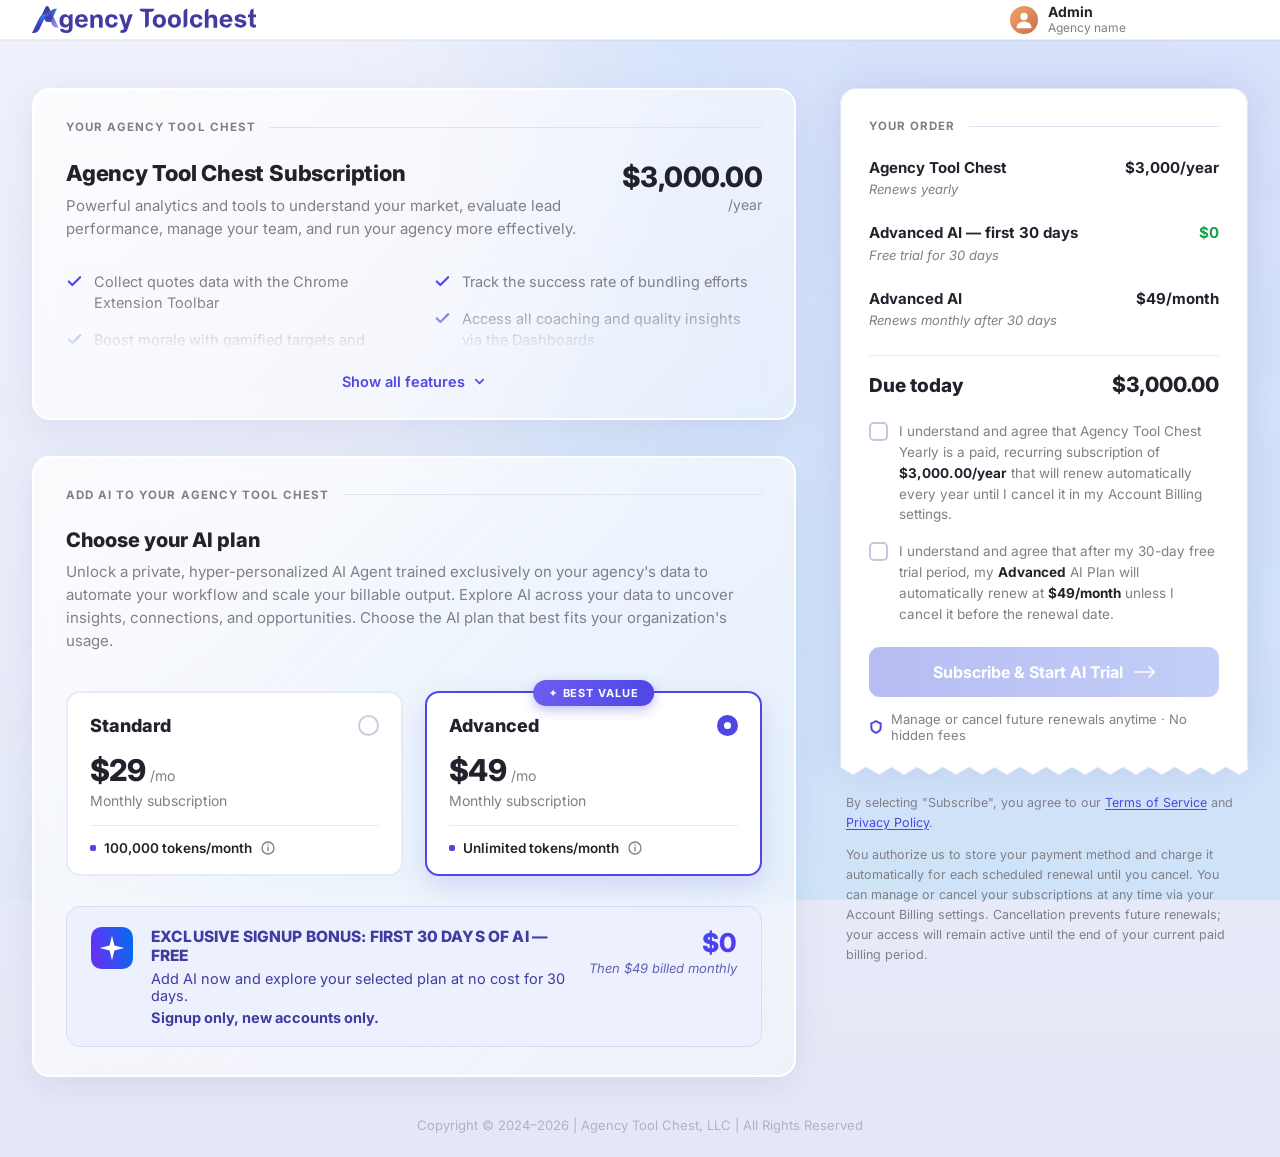
==== commit 8f916acb: "atc/checkout: update AI plan pricing — Standard /mo, Advanced /mo" ====
--- a/atc/checkout/index.html
+++ b/atc/checkout/index.html
@@ -401,7 +401,7 @@
             <div class="plan-name">Standard</div>
             <input class="radio" type="radio" aria-hidden="true" tabindex="-1">
           </div>
-          <div class="plan-price"><span class="amt">$49</span><span class="mo">/mo</span></div>
+          <div class="plan-price"><span class="amt">$29</span><span class="mo">/mo</span></div>
           <div class="plan-sub">Monthly subscription</div>
           <div class="plan-divider"></div>
           <div class="plan-tokens">
@@ -420,7 +420,7 @@
             <div class="plan-name">Advanced</div>
             <input class="radio" type="radio" aria-hidden="true" tabindex="-1">
           </div>
-          <div class="plan-price"><span class="amt">$99</span><span class="mo">/mo</span></div>
+          <div class="plan-price"><span class="amt">$49</span><span class="mo">/mo</span></div>
           <div class="plan-sub">Monthly subscription</div>
           <div class="plan-divider"></div>
           <div class="plan-tokens">
@@ -453,7 +453,7 @@
         </div>
         <div class="bonus-price">
           <div class="zero">$0</div>
-          <span class="then" id="bonus-then">Then $99 billed monthly</span>
+          <span class="then" id="bonus-then">Then $49 billed monthly</span>
         </div>
       </div>
     </section>
@@ -489,7 +489,7 @@
             <input class="checkbox" type="checkbox" id="cb-ai">
             <span>I understand and agree that after my 30-day free trial period, my
             <b id="ai-plan-name">Advanced</b> AI Plan will automatically renew at
-            <b id="ai-plan-price">$99/month</b> unless I cancel it before the renewal date.</span>
+            <b id="ai-plan-price">$49/month</b> unless I cancel it before the renewal date.</span>
           </label>
         </div>
 
@@ -523,8 +523,8 @@
 
 <script>
   const PLANS = {
-    standard: { name: 'Standard', price: 49 },
-    advanced: { name: 'Advanced', price: 99 }
+    standard: { name: 'Standard', price: 29 },
+    advanced: { name: 'Advanced', price: 49 }
   };
 
   // Pre-check Advanced plan; opt-in checkboxes deliberately NOT pre-checked
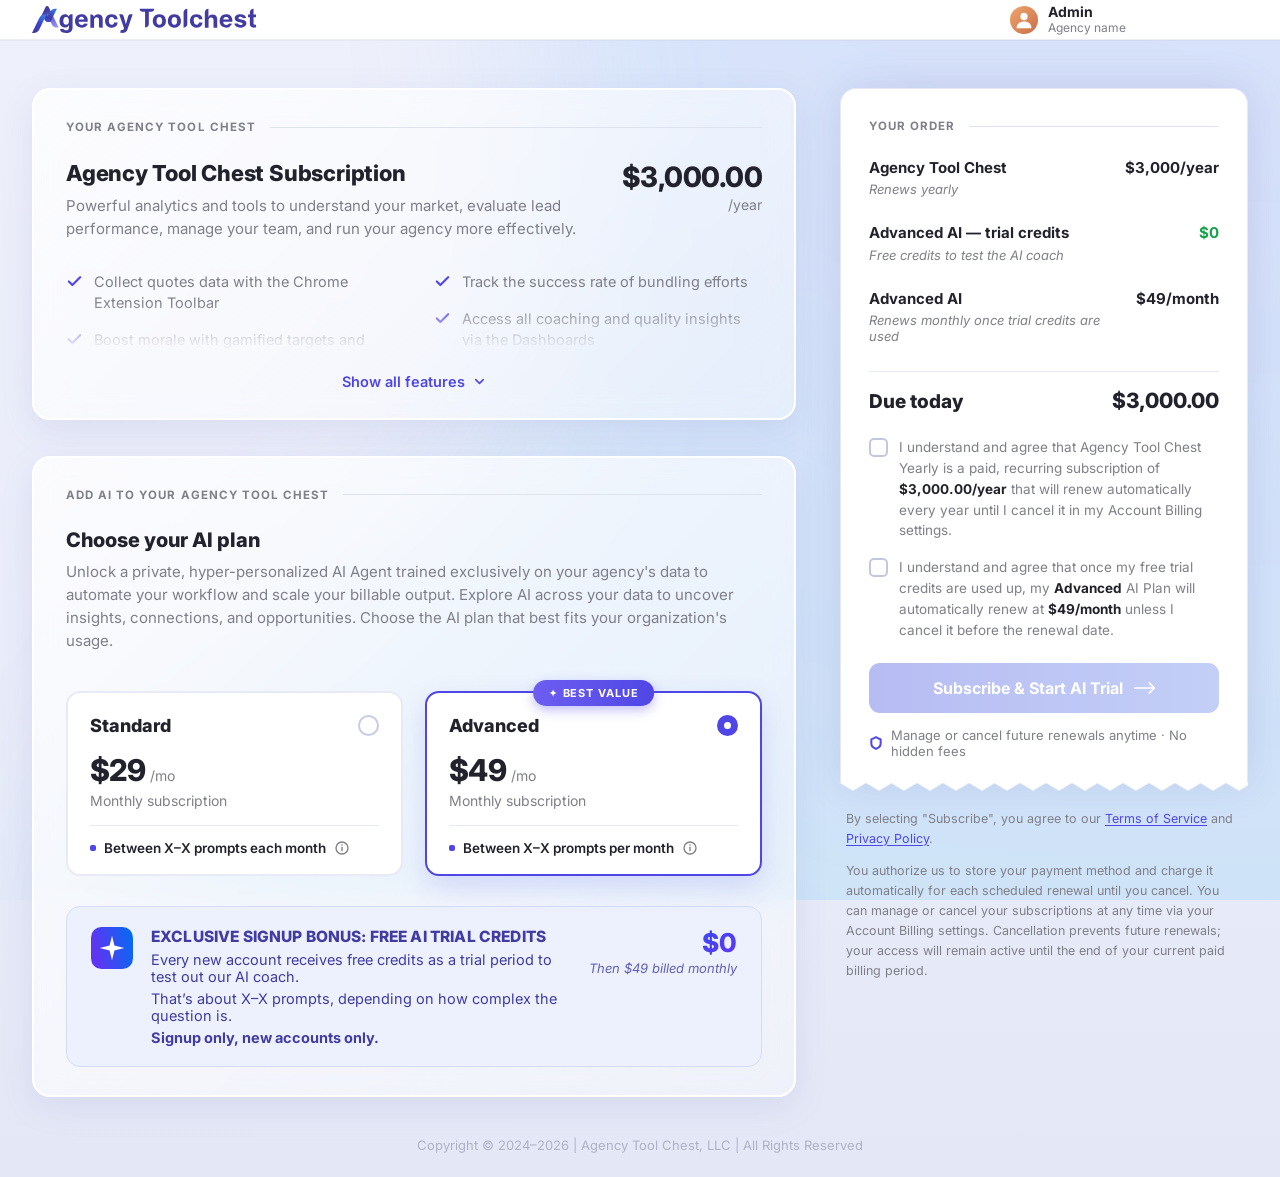
==== commit efa436c9: "atc/checkout: usage-based trial credits copy; prompts-per-month allowances (X-X placeholders)" ====
--- a/atc/checkout/index.html
+++ b/atc/checkout/index.html
@@ -131,7 +131,27 @@
   .plan-divider{height:1px;background:#e8eaf3;margin:16px 0 14px}
   .plan-tokens{display:flex;align-items:center;gap:8px;font-size:13.5px;font-weight:600;color:var(--ink)}
   .tok-dot{width:6px;height:6px;background:var(--accent);border-radius:2px;flex:none}
-  .info{color:var(--muted);display:inline-flex;cursor:help}
+  .info{position:relative;color:var(--muted);display:inline-flex;cursor:help}
+  .info::after{
+    content:attr(data-tip);
+    position:absolute;bottom:calc(100% + 9px);left:50%;
+    transform:translateX(-50%) translateY(3px);
+    background:#1d2233;color:#fff;font-size:12px;font-weight:500;line-height:1.45;
+    padding:8px 12px;border-radius:8px;width:max-content;max-width:240px;
+    opacity:0;pointer-events:none;transition:opacity .15s ease,transform .15s ease;
+    z-index:999;box-shadow:0 8px 20px rgba(20,24,60,.25);white-space:normal;text-align:left;
+  }
+  .info::before{
+    content:"";position:absolute;bottom:calc(100% + 3px);left:50%;transform:translateX(-50%);
+    border:6px solid transparent;border-top-color:#1d2233;
+    opacity:0;transition:opacity .15s ease;z-index:999;
+  }
+  .info:hover::after,.info:focus-visible::after{opacity:1;transform:translateX(-50%) translateY(0)}
+  .info:hover::before,.info:focus-visible::before{opacity:1}
+  @media(max-width:640px){
+    .info::after{left:auto;right:-8px;transform:translateY(3px)}
+    .info:hover::after,.info:focus-visible::after{transform:translateY(0)}
+  }
 
   /* radios */
   .radio{
@@ -405,8 +425,8 @@
           <div class="plan-sub">Monthly subscription</div>
           <div class="plan-divider"></div>
           <div class="plan-tokens">
-            <span class="tok-dot"></span>100,000 tokens/month
-            <span class="info" title="Token usage resets at the start of each billing cycle.">
+            <span class="tok-dot"></span>Between X–X prompts each month
+            <span class="info" tabindex="0" data-tip="Prompt usage resets at the start of each billing cycle.">
               <svg width="16" height="16" viewBox="0 0 24 24" fill="none" stroke="currentColor" stroke-width="2"><circle cx="12" cy="12" r="9"/><path d="M12 11v5" stroke-linecap="round"/><circle cx="12" cy="7.5" r="1.2" fill="currentColor" stroke="none"/></svg>
             </span>
           </div>
@@ -424,8 +444,8 @@
           <div class="plan-sub">Monthly subscription</div>
           <div class="plan-divider"></div>
           <div class="plan-tokens">
-            <span class="tok-dot"></span>Unlimited tokens/month
-            <span class="info" title="No hard token caps; fair-use policy applies.">
+            <span class="tok-dot"></span>Between X–X prompts per month
+            <span class="info" tabindex="0" data-tip="Prompt allowance resets at the start of each billing cycle.">
               <svg width="16" height="16" viewBox="0 0 24 24" fill="none" stroke="currentColor" stroke-width="2"><circle cx="12" cy="12" r="9"/><path d="M12 11v5" stroke-linecap="round"/><circle cx="12" cy="7.5" r="1.2" fill="currentColor" stroke="none"/></svg>
             </span>
           </div>
@@ -447,8 +467,9 @@
           </svg>
         </div>
         <div class="bonus-body">
-          <div class="bonus-title">Exclusive signup bonus: First 30 days of AI — free</div>
-          <div class="bonus-line">Add AI now and explore your selected plan at no cost for 30 days.</div>
+          <div class="bonus-title">Exclusive signup bonus: free AI trial credits</div>
+          <div class="bonus-line">Every new account receives free credits as a trial period to test out our AI coach.</div>
+          <div class="bonus-line">That’s about X–X prompts, depending on how complex the question is.</div>
           <div class="bonus-line"><b>Signup only, new accounts only.</b></div>
         </div>
         <div class="bonus-price">
@@ -487,7 +508,7 @@
           </label>
           <label class="consent" id="cb-ai-wrap">
             <input class="checkbox" type="checkbox" id="cb-ai">
-            <span>I understand and agree that after my 30-day free trial period, my
+            <span>I understand and agree that once my free trial credits are used up, my
             <b id="ai-plan-name">Advanced</b> AI Plan will automatically renew at
             <b id="ai-plan-price">$49/month</b> unless I cancel it before the renewal date.</span>
           </label>
@@ -599,11 +620,11 @@
       const p = PLANS[state.plan];
       html += `
       <div class="o-item">
-        <div><div class="o-title">${p.name} AI — first 30 days</div><div class="o-sub">Free trial for 30 days</div></div>
+        <div><div class="o-title">${p.name} AI — trial credits</div><div class="o-sub">Free credits to test the AI coach</div></div>
         <div class="o-price free">$0</div>
       </div>
       <div class="o-item">
-        <div><div class="o-title">${p.name} AI</div><div class="o-sub">Renews monthly after 30 days</div></div>
+        <div><div class="o-title">${p.name} AI</div><div class="o-sub">Renews monthly once trial credits are used</div></div>
         <div class="o-price">$${p.price}/month</div>
       </div>`;
     }
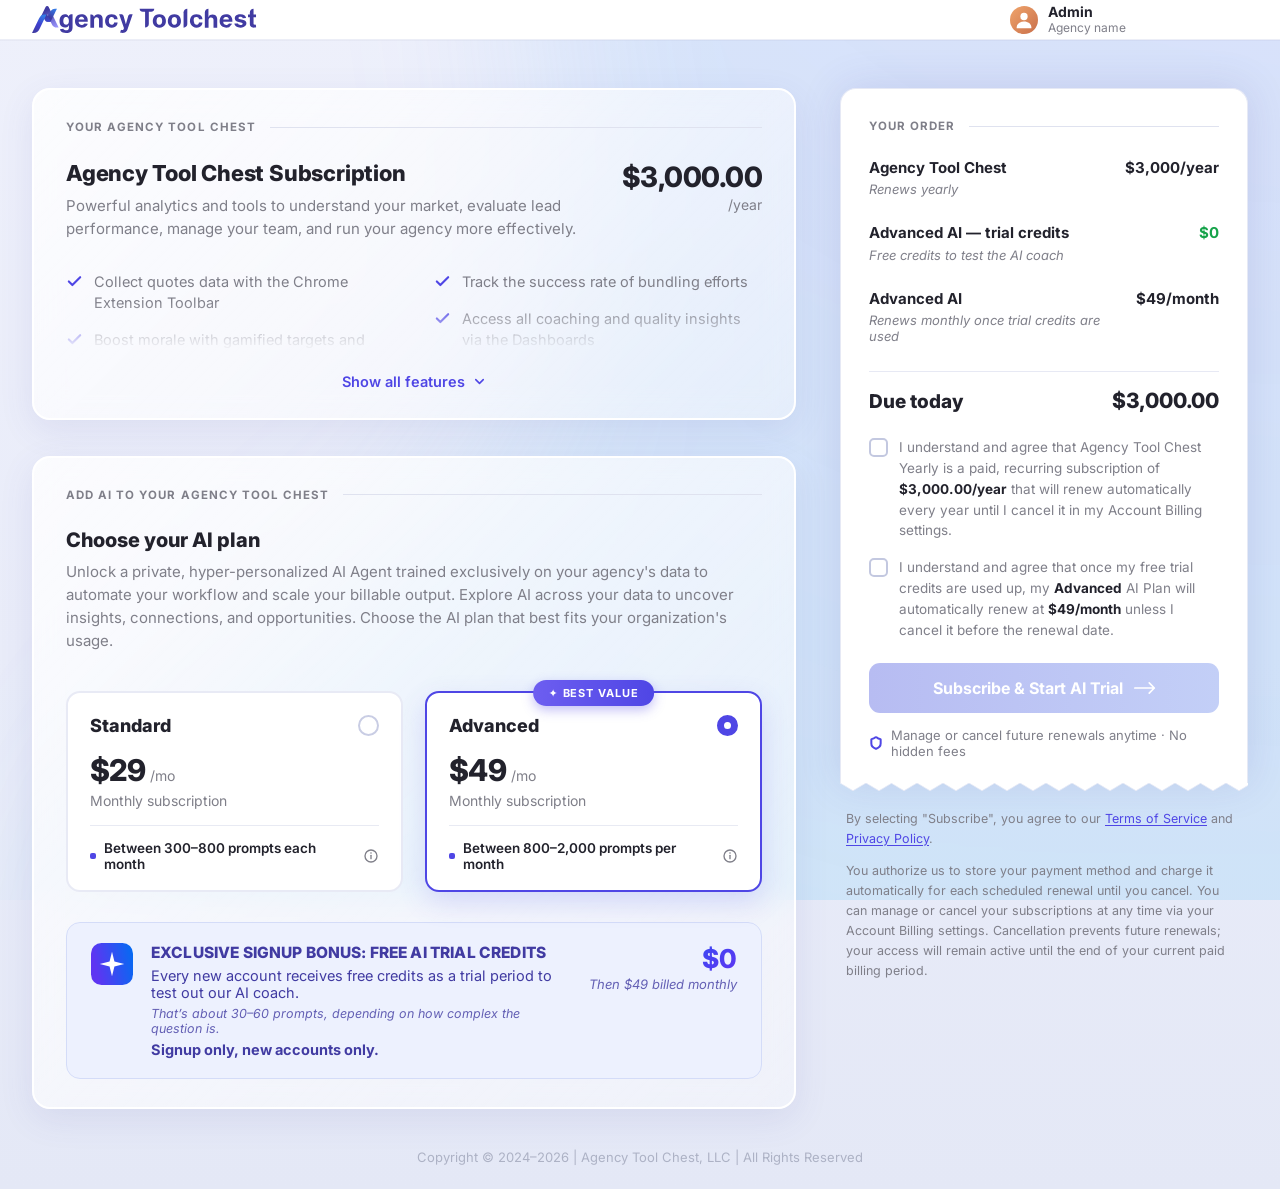
==== commit a8bfb480: "atc/checkout: estimated prompt ranges (Std 300-800, Adv 800-2000, trial 30-60); style trial line sma" ====
--- a/atc/checkout/index.html
+++ b/atc/checkout/index.html
@@ -425,7 +425,7 @@
           <div class="plan-sub">Monthly subscription</div>
           <div class="plan-divider"></div>
           <div class="plan-tokens">
-            <span class="tok-dot"></span>Between X–X prompts each month
+            <span class="tok-dot"></span>Between 300–800 prompts each month
             <span class="info" tabindex="0" data-tip="Prompt usage resets at the start of each billing cycle.">
               <svg width="16" height="16" viewBox="0 0 24 24" fill="none" stroke="currentColor" stroke-width="2"><circle cx="12" cy="12" r="9"/><path d="M12 11v5" stroke-linecap="round"/><circle cx="12" cy="7.5" r="1.2" fill="currentColor" stroke="none"/></svg>
             </span>
@@ -444,7 +444,7 @@
           <div class="plan-sub">Monthly subscription</div>
           <div class="plan-divider"></div>
           <div class="plan-tokens">
-            <span class="tok-dot"></span>Between X–X prompts per month
+            <span class="tok-dot"></span>Between 800–2,000 prompts per month
             <span class="info" tabindex="0" data-tip="Prompt allowance resets at the start of each billing cycle.">
               <svg width="16" height="16" viewBox="0 0 24 24" fill="none" stroke="currentColor" stroke-width="2"><circle cx="12" cy="12" r="9"/><path d="M12 11v5" stroke-linecap="round"/><circle cx="12" cy="7.5" r="1.2" fill="currentColor" stroke="none"/></svg>
             </span>
@@ -469,7 +469,7 @@
         <div class="bonus-body">
           <div class="bonus-title">Exclusive signup bonus: free AI trial credits</div>
           <div class="bonus-line">Every new account receives free credits as a trial period to test out our AI coach.</div>
-          <div class="bonus-line">That’s about X–X prompts, depending on how complex the question is.</div>
+          <div class="bonus-line" style="font-size:12.5px;font-style:italic;opacity:.8">That’s about 30–60 prompts, depending on how complex the question is.</div>
           <div class="bonus-line"><b>Signup only, new accounts only.</b></div>
         </div>
         <div class="bonus-price">
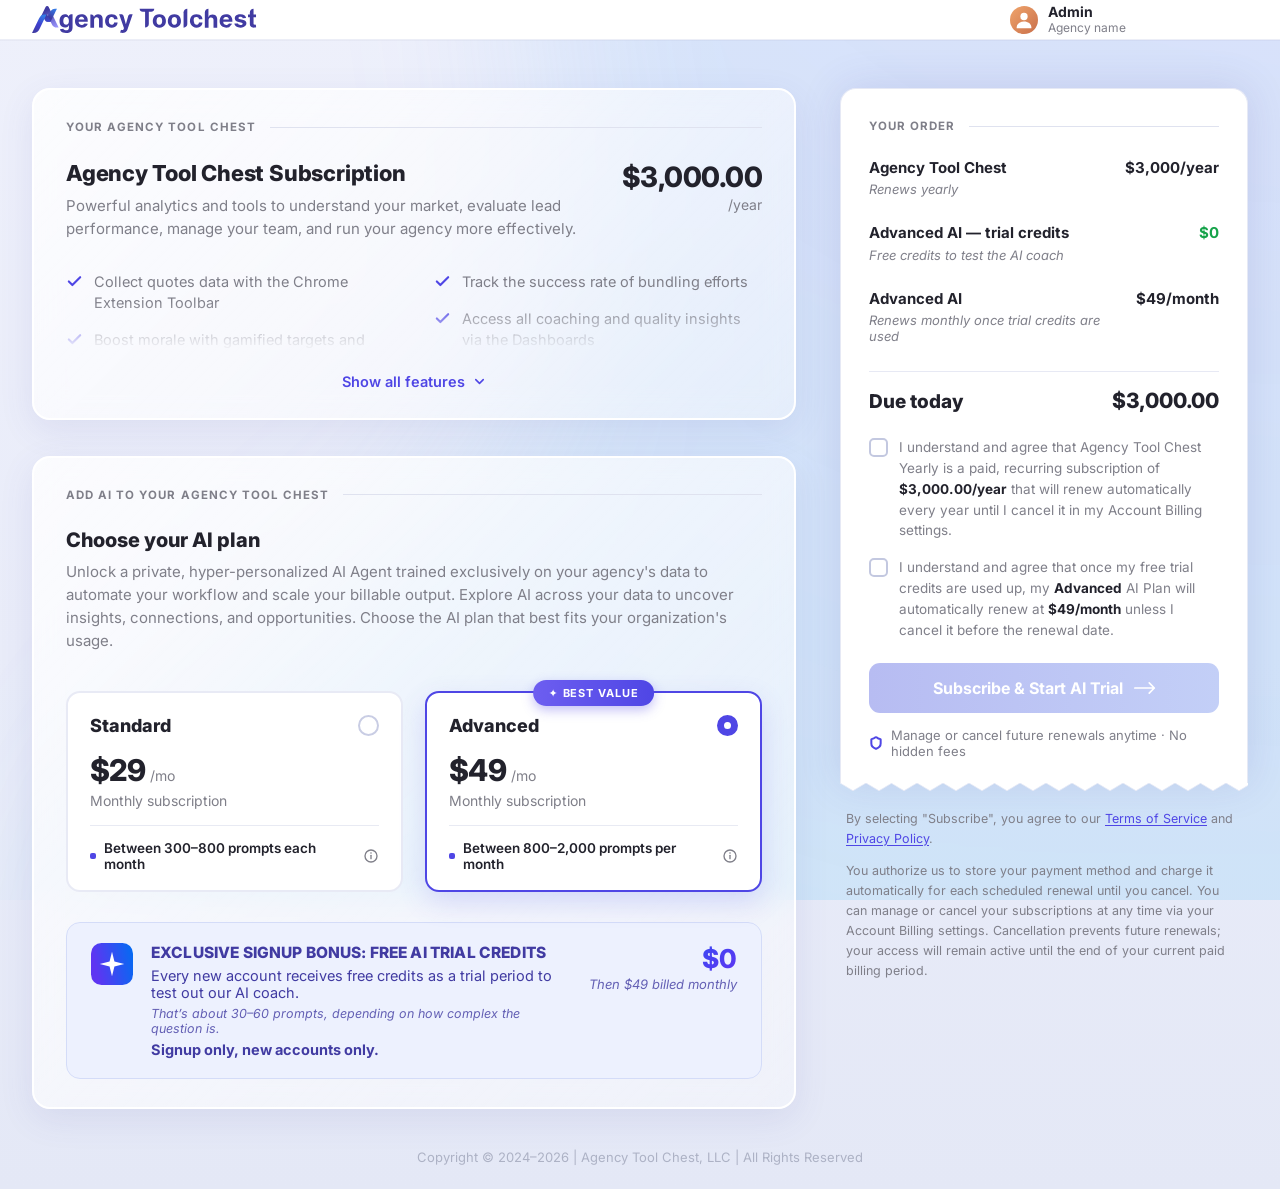
==== commit 04908637: "atc/checkout: token allowances in AI tooltips (1M / 3M per month, no unlimited wording)" ====
--- a/atc/checkout/index.html
+++ b/atc/checkout/index.html
@@ -139,7 +139,7 @@
     background:#1d2233;color:#fff;font-size:12px;font-weight:500;line-height:1.45;
     padding:8px 12px;border-radius:8px;width:max-content;max-width:240px;
     opacity:0;pointer-events:none;transition:opacity .15s ease,transform .15s ease;
-    z-index:999;box-shadow:0 8px 20px rgba(20,24,60,.25);white-space:normal;text-align:left;
+    z-index:999;box-shadow:0 8px 20px rgba(20,24,60,.25);white-space:normal;text-align:left;max-width:280px;
   }
   .info::before{
     content:"";position:absolute;bottom:calc(100% + 3px);left:50%;transform:translateX(-50%);
@@ -426,7 +426,7 @@
           <div class="plan-divider"></div>
           <div class="plan-tokens">
             <span class="tok-dot"></span>Between 300–800 prompts each month
-            <span class="info" tabindex="0" data-tip="Prompt usage resets at the start of each billing cycle.">
+            <span class="info" tabindex="0" data-tip="Includes about 1,000,000 tokens a month — roughly 1,500–3,000 tokens per prompt, depending on complexity. Resets each billing cycle.">
               <svg width="16" height="16" viewBox="0 0 24 24" fill="none" stroke="currentColor" stroke-width="2"><circle cx="12" cy="12" r="9"/><path d="M12 11v5" stroke-linecap="round"/><circle cx="12" cy="7.5" r="1.2" fill="currentColor" stroke="none"/></svg>
             </span>
           </div>
@@ -445,7 +445,7 @@
           <div class="plan-divider"></div>
           <div class="plan-tokens">
             <span class="tok-dot"></span>Between 800–2,000 prompts per month
-            <span class="info" tabindex="0" data-tip="Prompt allowance resets at the start of each billing cycle.">
+            <span class="info" tabindex="0" data-tip="Includes about 3,000,000 tokens a month — roughly 1,500–3,000 tokens per prompt, depending on complexity. Resets each billing cycle.">
               <svg width="16" height="16" viewBox="0 0 24 24" fill="none" stroke="currentColor" stroke-width="2"><circle cx="12" cy="12" r="9"/><path d="M12 11v5" stroke-linecap="round"/><circle cx="12" cy="7.5" r="1.2" fill="currentColor" stroke="none"/></svg>
             </span>
           </div>
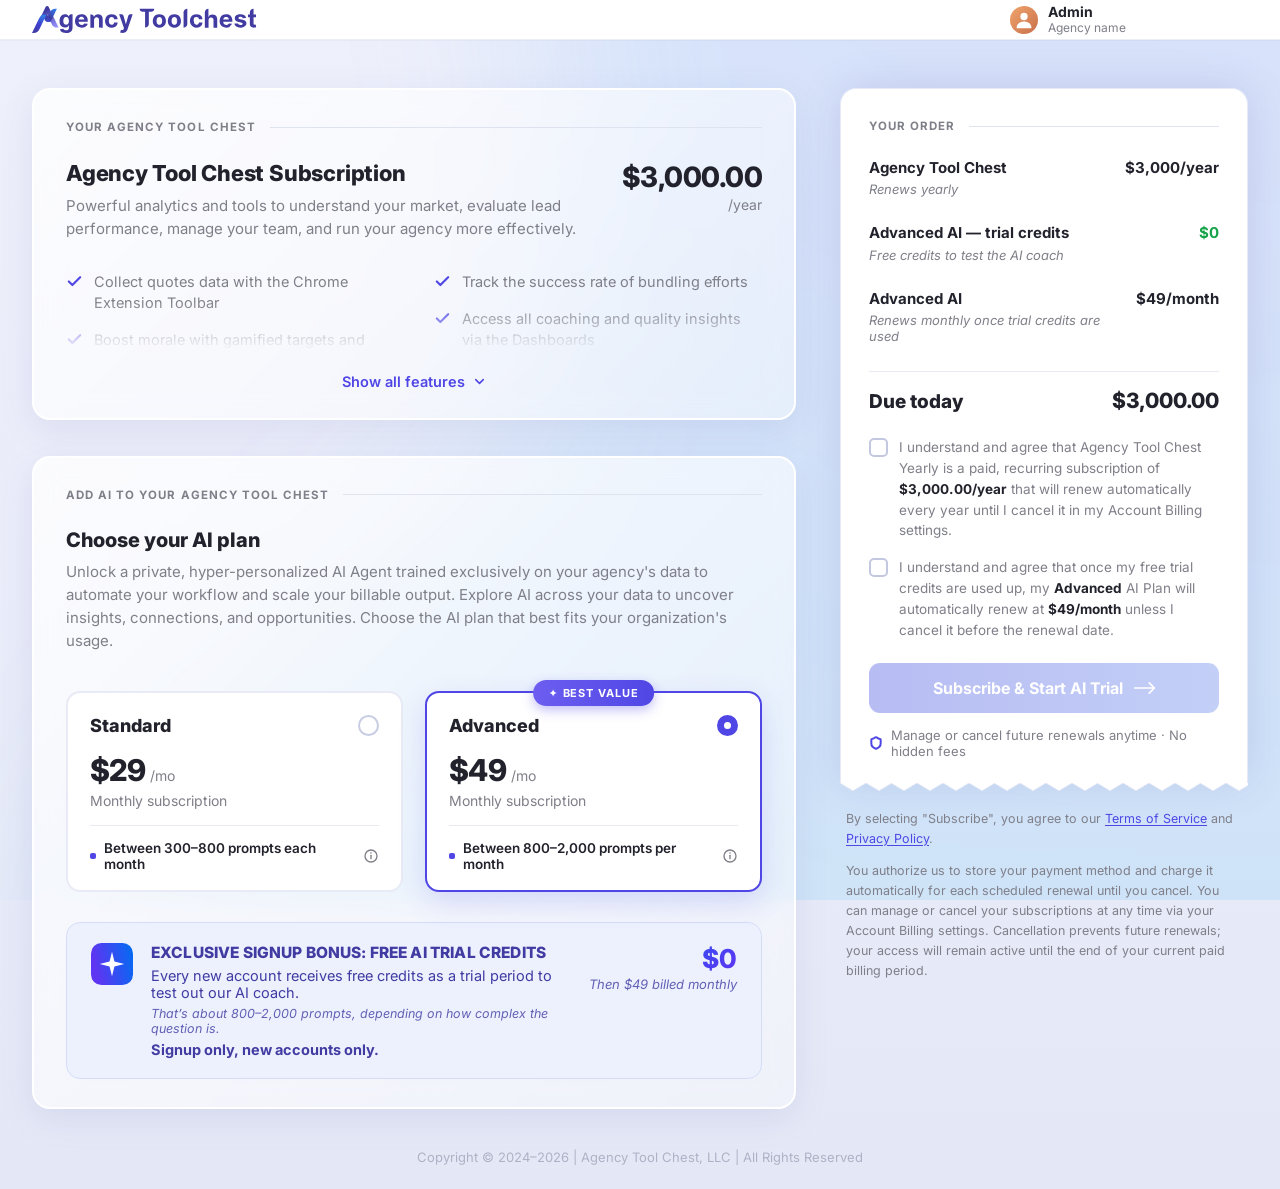
==== commit 1bf57f70: "atc/checkout: trial prompt range mirrors selected plan (300-800 / 800-2000)" ====
--- a/atc/checkout/index.html
+++ b/atc/checkout/index.html
@@ -469,7 +469,7 @@
         <div class="bonus-body">
           <div class="bonus-title">Exclusive signup bonus: free AI trial credits</div>
           <div class="bonus-line">Every new account receives free credits as a trial period to test out our AI coach.</div>
-          <div class="bonus-line" style="font-size:12.5px;font-style:italic;opacity:.8">That’s about 30–60 prompts, depending on how complex the question is.</div>
+          <div class="bonus-line" id="bonus-prompts" style="font-size:12.5px;font-style:italic;opacity:.8">That’s about 800–2,000 prompts, depending on how complex the question is.</div>
           <div class="bonus-line"><b>Signup only, new accounts only.</b></div>
         </div>
         <div class="bonus-price">
@@ -636,9 +636,12 @@
       aiName.textContent  = p.name;
       aiPrice.textContent = `$${p.price}/month`;
       bonusThen.textContent = `Then $${p.price} billed monthly`;
+      document.getElementById('bonus-prompts').textContent =
+        `That’s about ${state.plan === 'standard' ? '300–800' : '800–2,000'} prompts, depending on how complex the question is.`;
     } else {
       cbAIWrap.style.display = 'none';
       bonusThen.textContent = '';
+      document.getElementById('bonus-prompts').style.display = 'none';
     }
     updateButton();
   }
